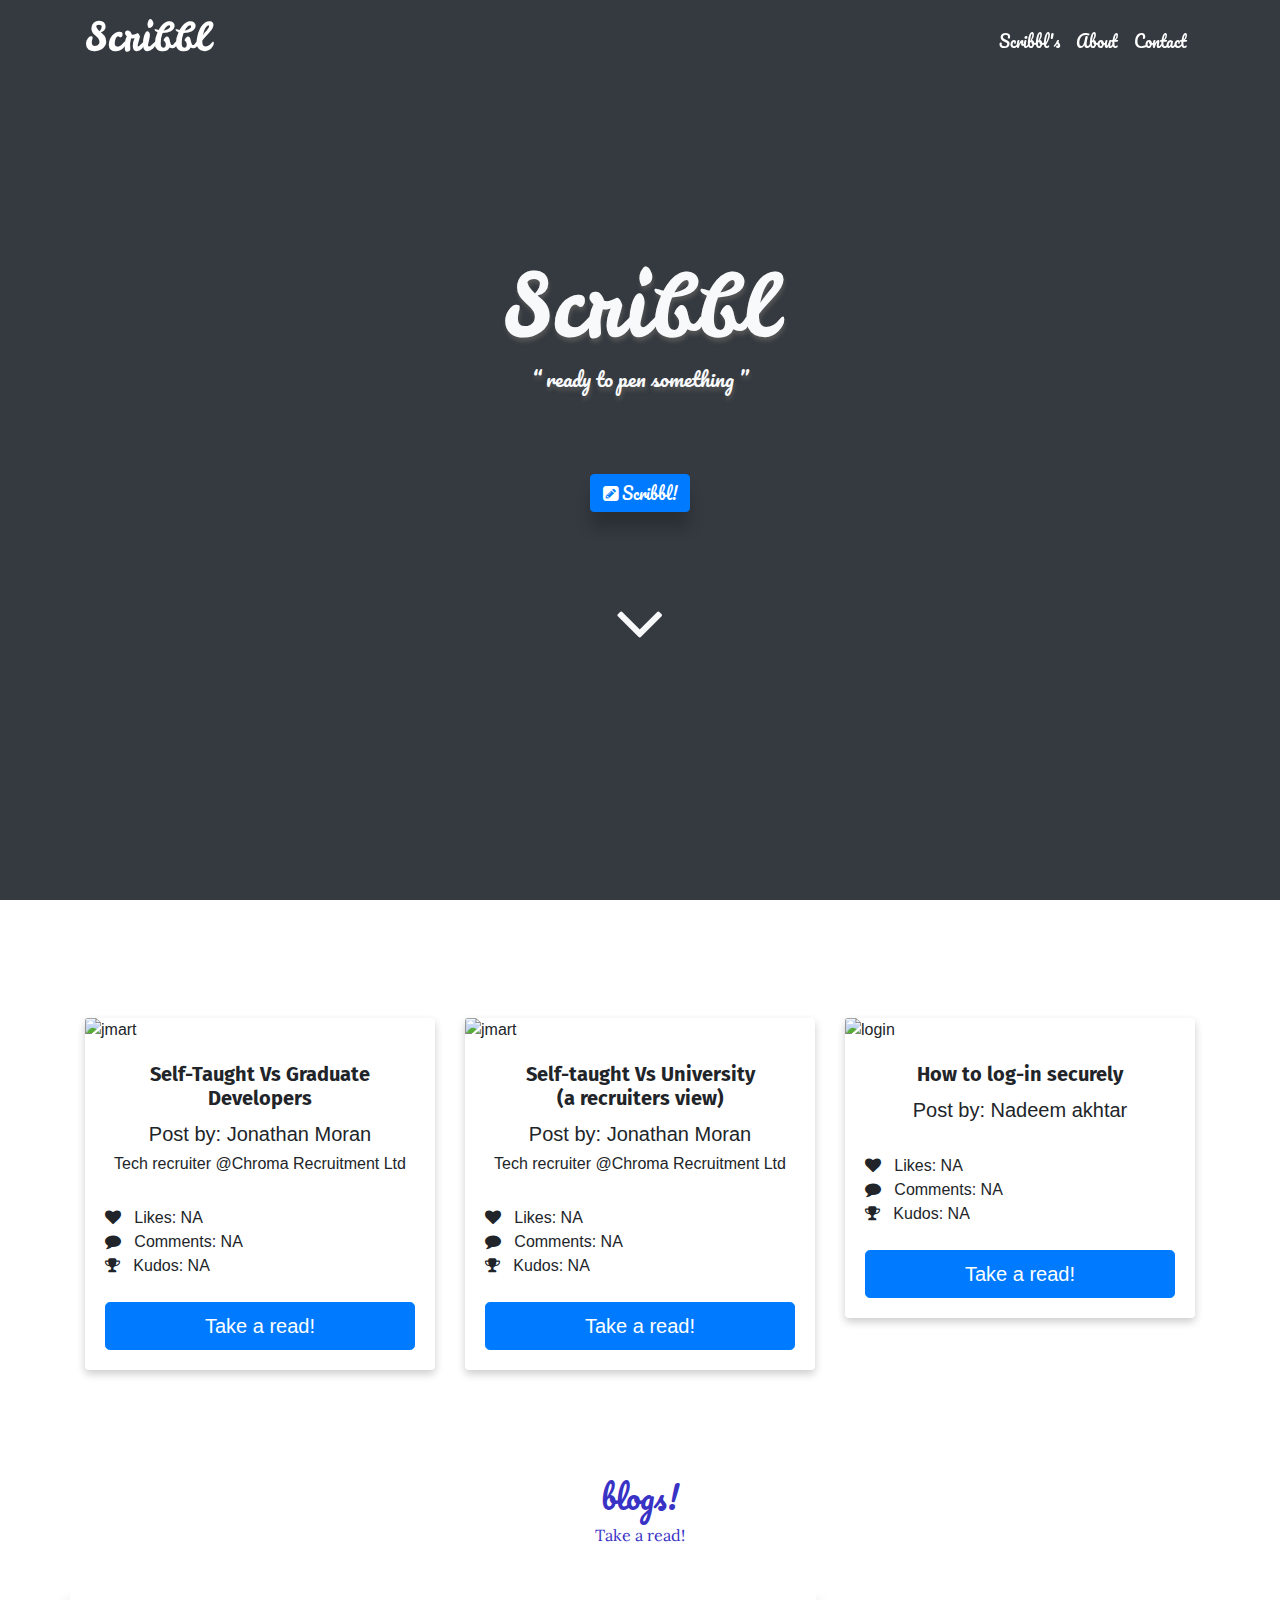
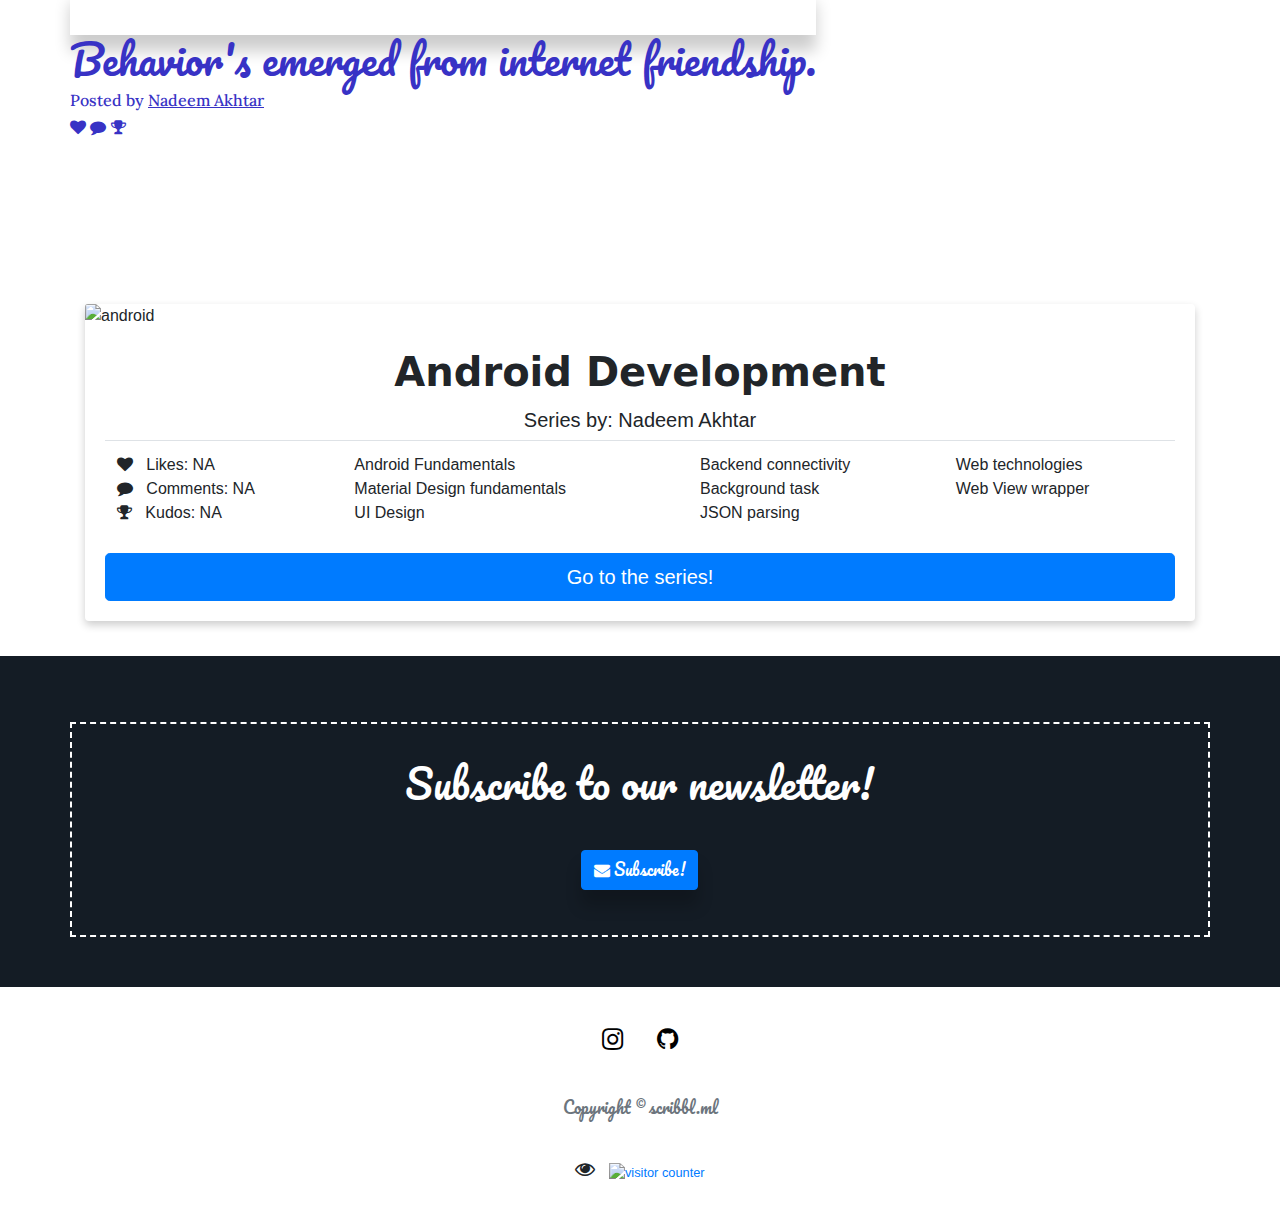
==== index.html @ 2291be37 "Add files via upload" ====
<!DOCTYPE HTML>
<html>
  <head>
  <meta charset="utf-8">
  <meta http-equiv="X-UA-Compatible" content="IE=edge">
  <title>Scribbl</title>
  <meta name="viewport" content="width=device-width, initial-scale=1">
  <meta name="description" content="scribbling platform" />
  <meta name="keywords" content="scribbling, blogging, writting, platform" />
  <meta name="Scribble" content="free" />
  <meta name="viewport" content="width=device-width, initial-scale=1">
  <link rel="stylesheet" href="https://maxcdn.bootstrapcdn.com/bootstrap/4.3.1/css/bootstrap.min.css">
  <script src="https://ajax.googleapis.com/ajax/libs/jquery/3.4.0/jquery.min.js"></script>
  <script src="https://cdnjs.cloudflare.com/ajax/libs/popper.js/1.14.7/umd/popper.min.js"></script>
  <script src="https://maxcdn.bootstrapcdn.com/bootstrap/4.3.1/js/bootstrap.min.js"></script>

<!------ Include the above in your HEAD tag ---------->

<link rel="stylesheet" href="https://maxcdn.bootstrapcdn.com/font-awesome/4.7.0/css/font-awesome.min.css">

<link href="https://fonts.googleapis.com/css?family=Fira+Sans&display=swap" rel="stylesheet">


    <link href="https://fonts.googleapis.com/css?family=Lora&display=swap" rel="stylesheet">
<link href="https://fonts.googleapis.com/css?family=Pacifico&display=swap" rel="stylesheet">
<link rel="stylesheet" href="blog.css">

<!-- Required styles for MDC Web -->
<link rel="stylesheet" href="https://unpkg.com/material-components-web@latest/dist/material-components-web.min.css">


<!-- Required MDC Web JavaScript library -->
<script src="https://unpkg.com/material-components-web@latest/dist/material-components-web.min.js"></script>
<!-- Instantiate single textfield component rendered in the document -->
<script>
  mdc.textField.MDCTextField.attachTo(document.querySelector('.mdc-text-field'));
</script>

<link rel="apple-touch-icon" sizes="180x180" href="scribbls/favicon_io/apple-touch-icon.png">
<link rel="icon" type="image/png" sizes="32x32" href="scribbls/favicon_io/favicon-32x32.png">
<link rel="icon" type="image/png" sizes="16x16" href="scribbls/favicon_io/favicon-16x16.png">
<link rel="manifest" href="scribbls/favicon_io/site.webmanifest">

<style type="text/css">
   @keyframes bounce {
    0%, 20%, 60%, 100% {
        -webkit-transform: translateY(0);
        transform: translateY(0);
    }

    40% {
        -webkit-transform: translateY(-20px);
        transform: translateY(-20px);
    }

    80% {
        -webkit-transform: translateY(-10px);
        transform: translateY(-10px);
    }
}

span:hover {
    animation: bounce 1s;
}


.card {
    
  box-shadow: 0 4px 8px 0 rgba(0,0,0,0.2);
  transition: 0.3s;
  width: 30%;
  max-width: 100%;
  border: none;

}


.card:hover {
  box-shadow: 0 16px 16px 0 rgba(0,0,0,0.2);
  animation: bounce 1s;
   
}


.wrapper{
  text-align: center;
  padding-top: 35px;
  padding-bottom: 45px;
}

.embossed{
  color: #f0f0f0;  
  background-color: #666666;
  text-shadow: 1px 4px 4px #555;
  text-align: center;
  -webkit-background-clip: text;
    -moz-background-clip: text;

}
</style>
<link href="https://fonts.googleapis.com/css?family=Leckerli+One&display=swap" rel="stylesheet">
</head>
<body>

<!-- Navigation -->
    <nav class="navbar navbar-expand-lg navbar-dark fixed-top" id="mainNav">
      <div class="container">
        <a class="navbar-brand" href="https://scribbl.ml"><h1 style="color: #fff; font-family: 'Leckerli One', cursive;">Scribbl</h1></a>
        <button class="navbar-toggler navbar-toggler-right" type="button" data-toggle="collapse" data-target="#navbarResponsive" aria-controls="navbarResponsive" aria-expanded="false" aria-label="Toggle navigation" style="color: #fff; font-family: 'Pacifico', cursive;">
          Menu
          <i class="fa fa-bars"></i>
        </button>
        <div class="collapse navbar-collapse" id="navbarResponsive">
          <ul class="navbar-nav ml-auto">
            <li class="nav-item">
              <a class="nav-link" href="scribbls.html" style="font-family: 'Pacifico', cursive; color: #fff;">Scribbl's</a>
            </li>
            <li class="nav-item">
              <a class="nav-link" href="about.html" style="font-family: 'Pacifico', cursive; color: #fff">About</a>
            </li>            
            <li class="nav-item">
              <a class="nav-link" href="contact.html" style="font-family: 'Pacifico', cursive; color: #fff">Contact</a>
            </li>
          </ul>
          
        </div>
      </div>
    </nav>



<section class="pt-5 pb-5 mt-0 align-items-center d-flex bg-dark" style="height:100vh; background-size: cover; background-image: url(2.png);">
  
   <div class="container-fluid">
      <div class="row  justify-content-center align-items-center d-flex text-center h-100">
        <div class="col-12 col-md-8  h-50 ">
  <h1 class="display-2  text-light mb-2 mt-5 embossed" style="font-family: 'Leckerli One', cursive;"><strong>Scribbl</strong> </h1>
            <h5 class="lead  text-light mb-5 embossed" style="font-family: 'Pacifico', cursive;"><strong>&ldquo; ready to pen something &rdquo; </strong></h5>
<div class="wrapper">
          <a href="scribbl-upload.html">
          <button class="button btn btn-primary mdc-elevation--z1" style="font-family: 'Pacifico', cursive; box-shadow: 0 16px 16px 0 rgba(0,0,0,0.2);"><i class="fa fa-pencil-square" aria-hidden="true" style="font-size: 18px;"></i> Scribbl!</button>
          </a>
        </div>

        
          
          <div class="btn-container-wrapper p-relative d-block  zindex-1">
            <a class="btn btn-link btn-lg   mt-md-3 mb-4 scroll align-self-center text-light" href="#articles">
                <i class="fa fa-angle-down fa-4x text-light"></i>
                </a>   
          </div>   
        </div>
     
      </div>
    </div>
    </section>

        
<!-- articles - cards -->

<section  class="s-services" style="background-size: cover; background-image: url(1.png);">
  <br>
<br>
    <h2  style="text-align: center; font-family: 'Lora', serif; color: #fff;" id="articles">Articles!</h2>
 <!--   <p  style="text-align: center; font-family: 'Lora', serif; color: #fff;" >ON STEM AND STATE OF THE ART TECHNOLOGIES!</p> -->
<br>
  <div class="container">
  <div class="row">
    <!-- 1 -->
      <div class="col-sm-4" data-aos="fade-up" style="padding-bottom: 35px;">
        <div class="card w-100">
          <img class="card-img-top"  src="scribbls/jmart.jpg" alt="jmart">
          <div class="card-body">
            <h5 class="card-title" style="text-align: center; font-family: 'Fira Sans', sans-serif;"><strong>Self-Taught Vs Graduate Developers</strong></h5> 
            <h5 style="text-align: center;">Post by: Jonathan Moran </h5> 
            <h6 style="text-align: center;">Tech recruiter @Chroma Recruitment Ltd</h6> 
            <br>
          <div>            
           <div class="title"> <i class="fa fa-heart"></i> &nbsp; Likes: NA</div>
           <div class="title">  <i class="fa fa-comment"></i> &nbsp; Comments: NA</div>
           <div class="title">  <i class="fa fa-trophy"></i> &nbsp; Kudos: NA</div>
          </div>
          <br>
          <button type="button" class="btn btn-primary btn-lg btn-block mdc-elevation--z1" onclick="window.location.href='scribbls/jmart.html'">Take a read!</button>
            </div>
          </div>
        </div>
          
      <!-- 1 -->

      <div class="col-sm-4" data-aos="fade-up" style="padding-bottom: 35px;">
        <div class="card w-100">
          <img class="card-img-top"  src="scribbls/jmart.jpg" alt="jmart">
          <div class="card-body">
            <h5 class="card-title" style="text-align: center; font-family: 'Fira Sans', sans-serif;"><strong>Self-taught Vs University<br>(a recruiters view)</strong></h5> 
            <h5 style="text-align: center;">Post by: Jonathan Moran </h5> 
            <h6 style="text-align: center;">Tech recruiter @Chroma Recruitment Ltd</h6>
          <br>   

          <div>            
           <div class="title"> <i class="fa fa-heart"></i> &nbsp; Likes: NA</div>
           <div class="title">  <i class="fa fa-comment"></i> &nbsp; Comments: NA</div>
           <div class="title">  <i class="fa fa-trophy"></i> &nbsp; Kudos: NA</div>
          </div>
          <br>
          <button type="button" class="btn btn-primary btn-lg btn-block mdc-elevation--z1" onclick="window.location.href='scribbls/jmart1.html'">Take a read!</button>
        </div>
            </div>
          </div>
          <br>

          <div class="col-sm-4" data-aos="fade-up" style="padding-bottom: 35px;">
        <div class="card w-100">
          <img class="card-img-top"  src="scribbls/login.png" alt="login">
          <div class="card-body">
            <h5 class="card-title" style="text-align: center; font-family: 'Fira Sans', sans-serif;"><strong>How to log-in securely</strong></h5> 
            <h5 style="text-align: center;">Post by: Nadeem akhtar </h5> 
        <!--    <h6 style="text-align: center;">Founder @Scribbl</h6> -->
          <br>   

          <div>            
           <div class="title"> <i class="fa fa-heart"></i> &nbsp; Likes: NA</div>
           <div class="title">  <i class="fa fa-comment"></i> &nbsp; Comments: NA</div>
           <div class="title">  <i class="fa fa-trophy"></i> &nbsp; Kudos: NA</div>
          </div>
          <br>
       <button type="button" class="btn btn-primary btn-lg btn-block mdc-elevation--z1" onclick="window.location.href='scribbls/howtologin.html'">Take a read!</button>
        </div>
            </div>
          </div>
            <br> 
       
    </div>
  </div>

</section> <!-- end cards -->

<!-- blogs  -->

<section  class="s-services">
  <br>
  <br>
  <br>
    <h2  style="text-align: center; font-family: 'Pacifico', cursive; color: #3832c5;" id="articles">blogs!</h2>
    <p  style="text-align: center; font-family: 'Lora', serif; color: #3832c5;" >Take a read!</p> 
<br>
 <div id="fh5co-blog">
  <div class="container">
  <div class="row row-padded-mb">
      

<!-- login -->
        <div class="fh5co-blog animate-box">
        <div class="fh5co-event">
          <a href="#">
          <div class="date text-center" style="box-shadow: 0 16px 16px 0 rgba(0,0,0,0.2);"><span style="color: #fff">Jul<br>2019</span></div>
          </a>
          <h1 style="color: #3832c5; font-family: 'Pacifico', cursive; font-style: bold;"> Behavior's emerged from internet friendship.</h1>
          <h6 style="color: #3832c5; font-family: 'Lora', serif;"> Posted by <u>Nadeem Akhtar</u></h6> 
          <h6 style="color: #3832c5"><i class="fa fa-heart"></i> <i class="fa fa-comment"></i> <i class="fa fa-trophy"></i></h6>
          <p><a href="scribbls/internet-friendship.html" style="color: #fff; font-family: 'Fira Sans', sans-serif;">Read More</a></p>       
        </div>
        </div>
<!-- internet friendship -->

<!--  --> 
  </div> 
  </div>
  </div>

</section>
<!-- Course banner -->

<section  class="s-services" style="background-size: cover; background-image: url(1.png);">
<br>
<br>
<h2  style="text-align: center; font-family: 'Lora', serif; color: #fff;">How to! scribbls</h2>
<br>
  <div class="container">
  <div class="row">
    <!-- 1 -->
      <div class="col-sm" data-aos="fade-up" style="padding-bottom: 35px;">
        <div class="card w-100">
          <img class="card-img-top"  src="scribbls/android.jpg" alt="android" >
          <div class="card-body">
            <h1 class="card-title" style="text-align: center; font-family: 'Sans', serif;"><strong>Android Development</strong></h1> 
            <h5 style="text-align: center;">Series by: Nadeem Akhtar </h5> 
          <!--  <h6 style="text-align: center;">Tech recruiter @Chroma Recruitment Ltd</h6> -->
            <div class="table-responsive">
            <table class="table">
              <tr>
                <td>
          <div>            
           <div class="title"> <i class="fa fa-heart"></i> &nbsp; Likes: NA</div>
           <div class="title"><i class="fa fa-comment"></i> &nbsp; Comments: NA</div>
           <div class="title">  <i class="fa fa-trophy"></i> &nbsp; Kudos: NA</div>
          </div>
                </td>
                
                <td>
            
              <div class="title" >Android Fundamentals</div>
              <div class="title" >Material Design fundamentals</div>
              <div class="title" >UI Design</div>
              </td>
              <td>             
            
            <div class="title" >Backend connectivity</div>
              <div class="title" >Background task</div>
              <div class="title" >JSON parsing</div>
            </td>
            <td>
              <div class="title" >Web technologies</div>
              <div class="title" >Web View wrapper</div>
                </td>
              </tr>
          </table>
          </div>
            
          <button type="button" class="btn btn-primary btn-lg btn-block mdc-elevation--z1" onclick="window.location.href='howto.html'">Go to the series!</button>
            </div>
          </div>
        </div>       
    </div>
  </div>

</section> <!-- end cards -->

<!-- subscription -->
<div style="background-color: #141c25ff;">
      <p style="padding-top: 50px;">
      </p>
      <div class="container" style="border: 2px dashed #fff;" >
    <div class="row" >
      <div class="col-lg-8 col-md-10 mx-auto">
        <div class="post-preview" style="padding-top: 35px;">
         
            <h1 class="post-title" style="text-align: center; font-family: 'Pacifico', cursive; color: #fff;">
              Subscribe to our newsletter! 
            </h1>
          </div>
            <div class="wrapper">
           
            <button type="button" class="button btn btn-primary mdc-elevation--z1" style="font-family: 'Pacifico', cursive; box-shadow: 0 16px 16px 0 rgba(0,0,0,0.2);"
             onclick="window.location.href='subscribe.html'"><i class="fa fa-envelope" aria-hidden="true" style="color: #fff; padding-bottom: 5px;"></i> Subscribe!</button>
        </div>

      </div>
    </div>
  </div>
<p style="padding-bottom: 50px;"></p>   
</div>

<footer>
<div class="overlay"></div>
    <div class="container">
      <div class="row copyright">
        <div class="col-md-12 text-center">
        <br>
        <p class="header-nav__social">
                    
<a href="https://www.instagram.com/scribbl.ml/"><i class="fa fa-instagram" style="color: #000; font-size: 25px; padding-right: 25px;"></i>&nbsp;</a> 
<a href="https://github.com/akhtarnadeem915"><i class="fa fa-github" style="color: #000; font-size: 25px;"></i></a>
        </p>
        
          <br>
           <p class="copyright text-muted" style="font-family: 'Pacifico', cursive;">Copyright &copy; scribbl.ml</p>
           <br>
           <small>
          <i class="fa fa-eye" aria-hidden="true" style="font-size: 20px; padding-right: 10px;"></i><!-- Start of CuterCounter Code -->
<a href="https://www.cutercounter.com/" target="_blank"><img src="https://www.cutercounter.com/hits.php?id=guqdfaq&nd=4&style=9" border="0" alt="visitor counter"></a><!-- End of CuterCounter Code -->
        </small> 
        <br>
        </div>
      </div>
    </div>

    </div>
  </footer>
  <br>
</body>
</html>
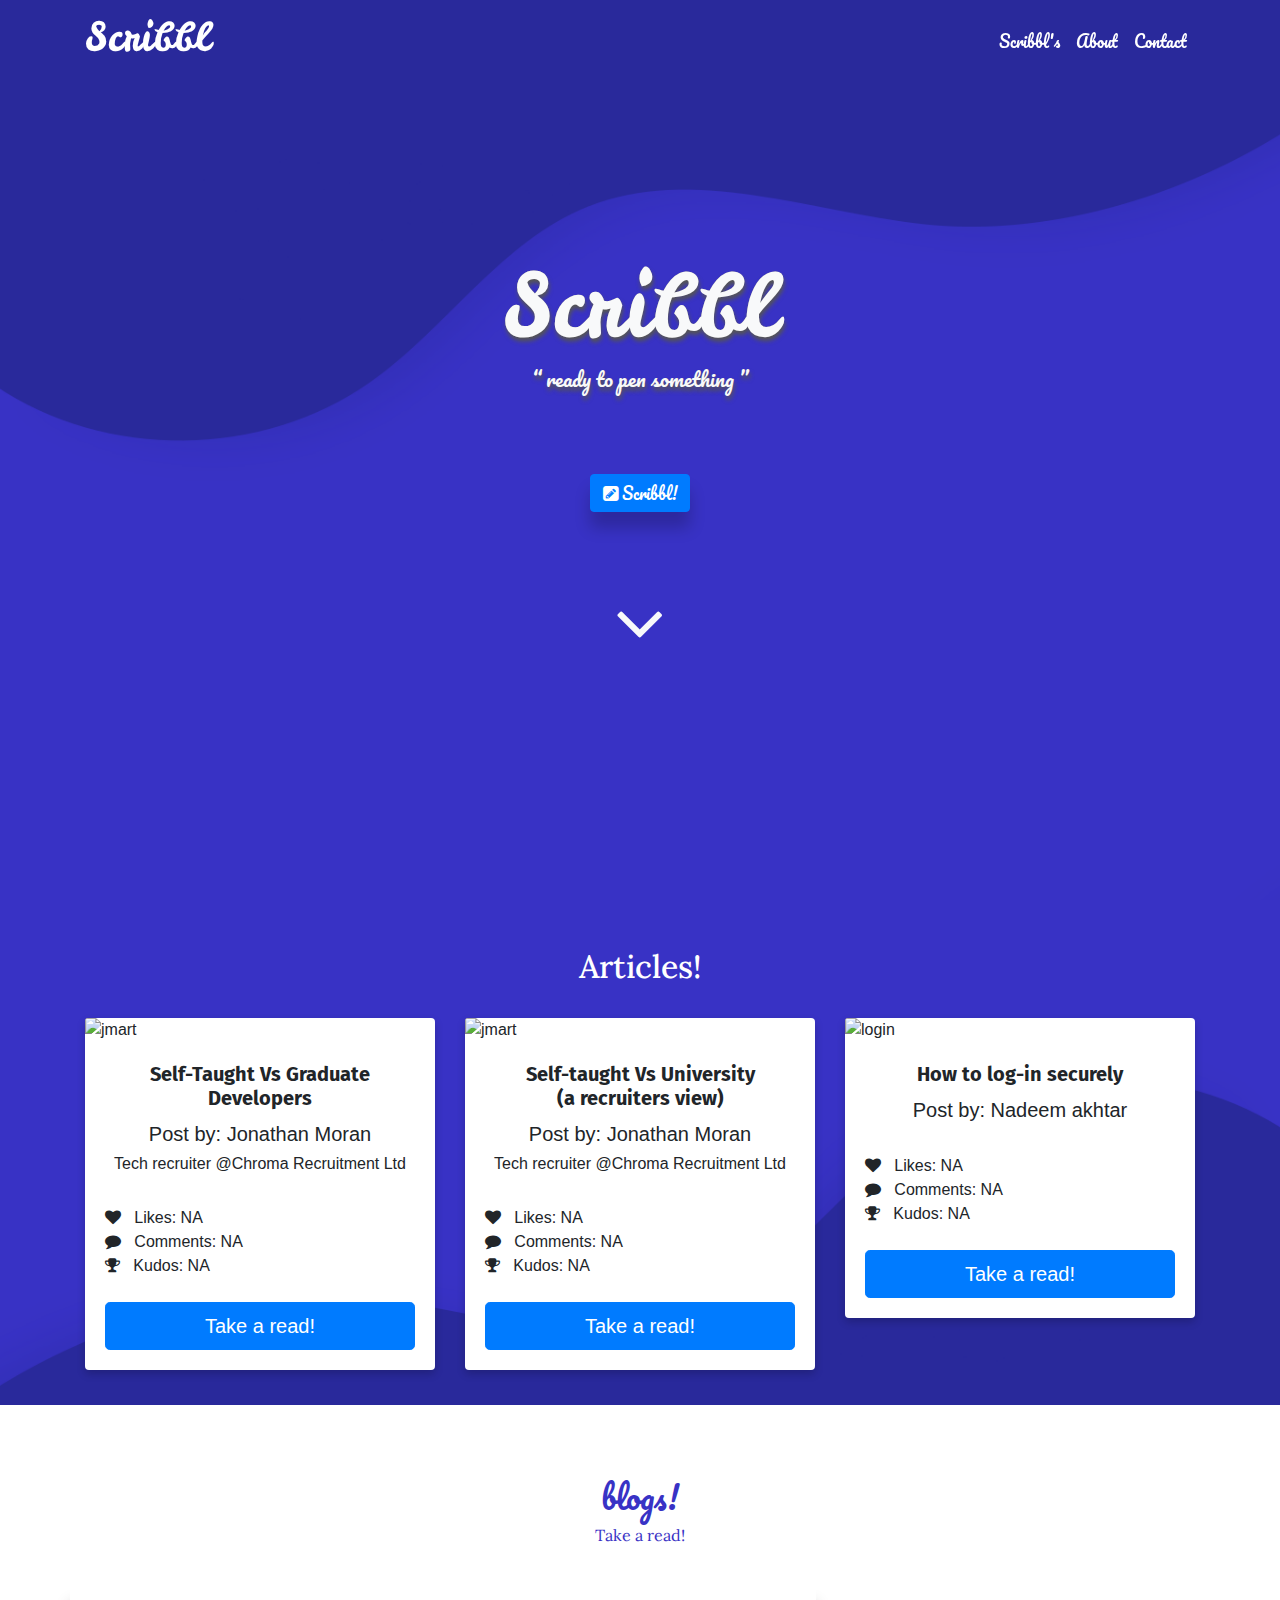
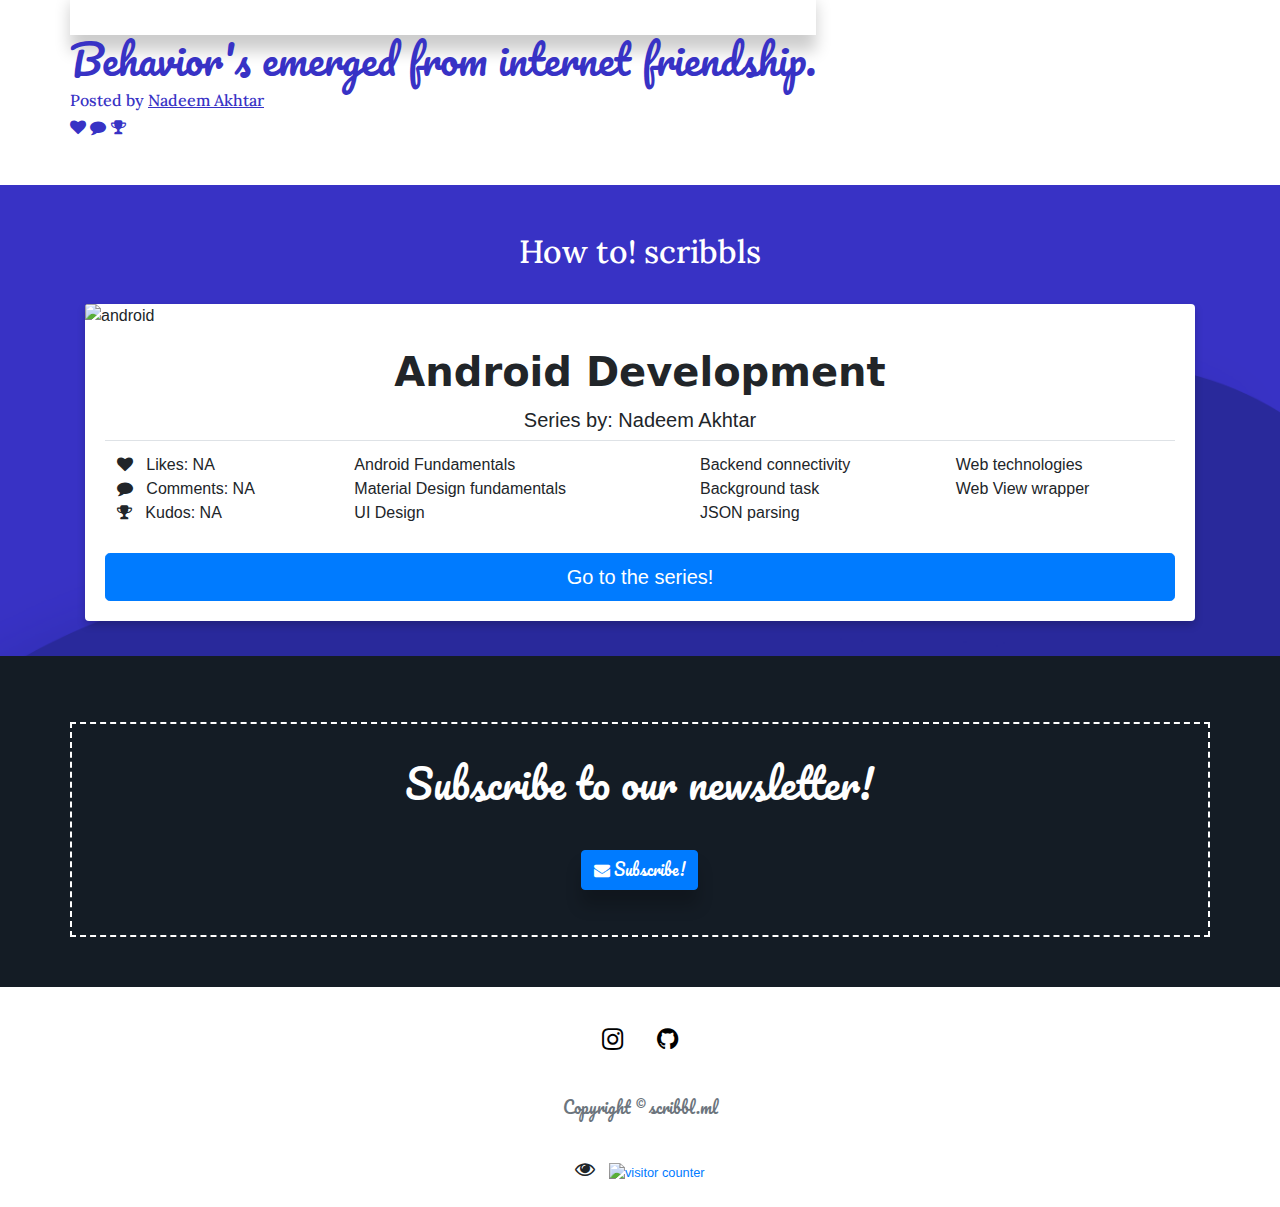
==== commit 04050f7a: "Update index.html" ====
--- a/index.html
+++ b/index.html
@@ -14,7 +14,7 @@
   <script src="https://cdnjs.cloudflare.com/ajax/libs/popper.js/1.14.7/umd/popper.min.js"></script>
   <script src="https://maxcdn.bootstrapcdn.com/bootstrap/4.3.1/js/bootstrap.min.js"></script>
 
-<!------ Include the above in your HEAD tag ---------->
+<!-- Include the above in your HEAD tag ---------->
 
 <link rel="stylesheet" href="https://maxcdn.bootstrapcdn.com/font-awesome/4.7.0/css/font-awesome.min.css">
 
@@ -23,7 +23,7 @@
 
     <link href="https://fonts.googleapis.com/css?family=Lora&display=swap" rel="stylesheet">
 <link href="https://fonts.googleapis.com/css?family=Pacifico&display=swap" rel="stylesheet">
-<link rel="stylesheet" href="blog.css">
+<link rel="stylesheet" href="scribbls/blog.css">
 
 <!-- Required styles for MDC Web -->
 <link rel="stylesheet" href="https://unpkg.com/material-components-web@latest/dist/material-components-web.min.css">
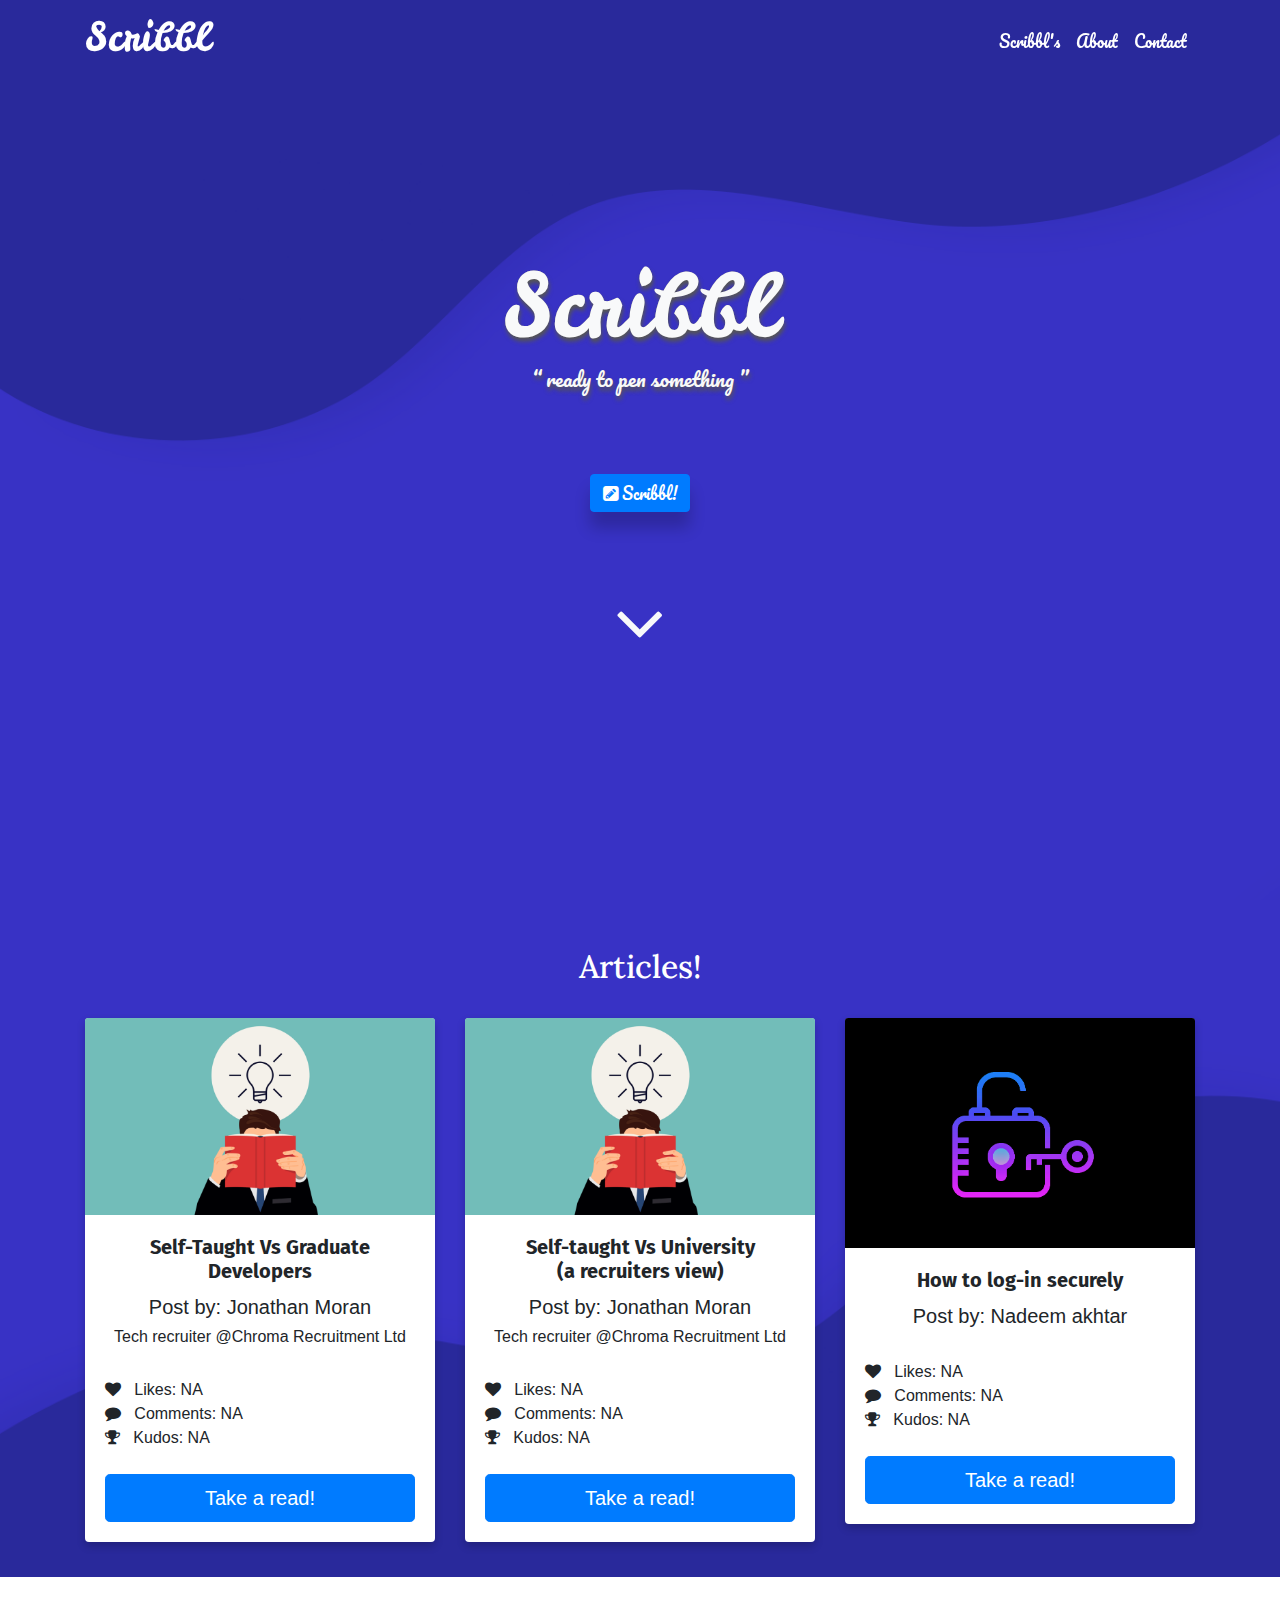
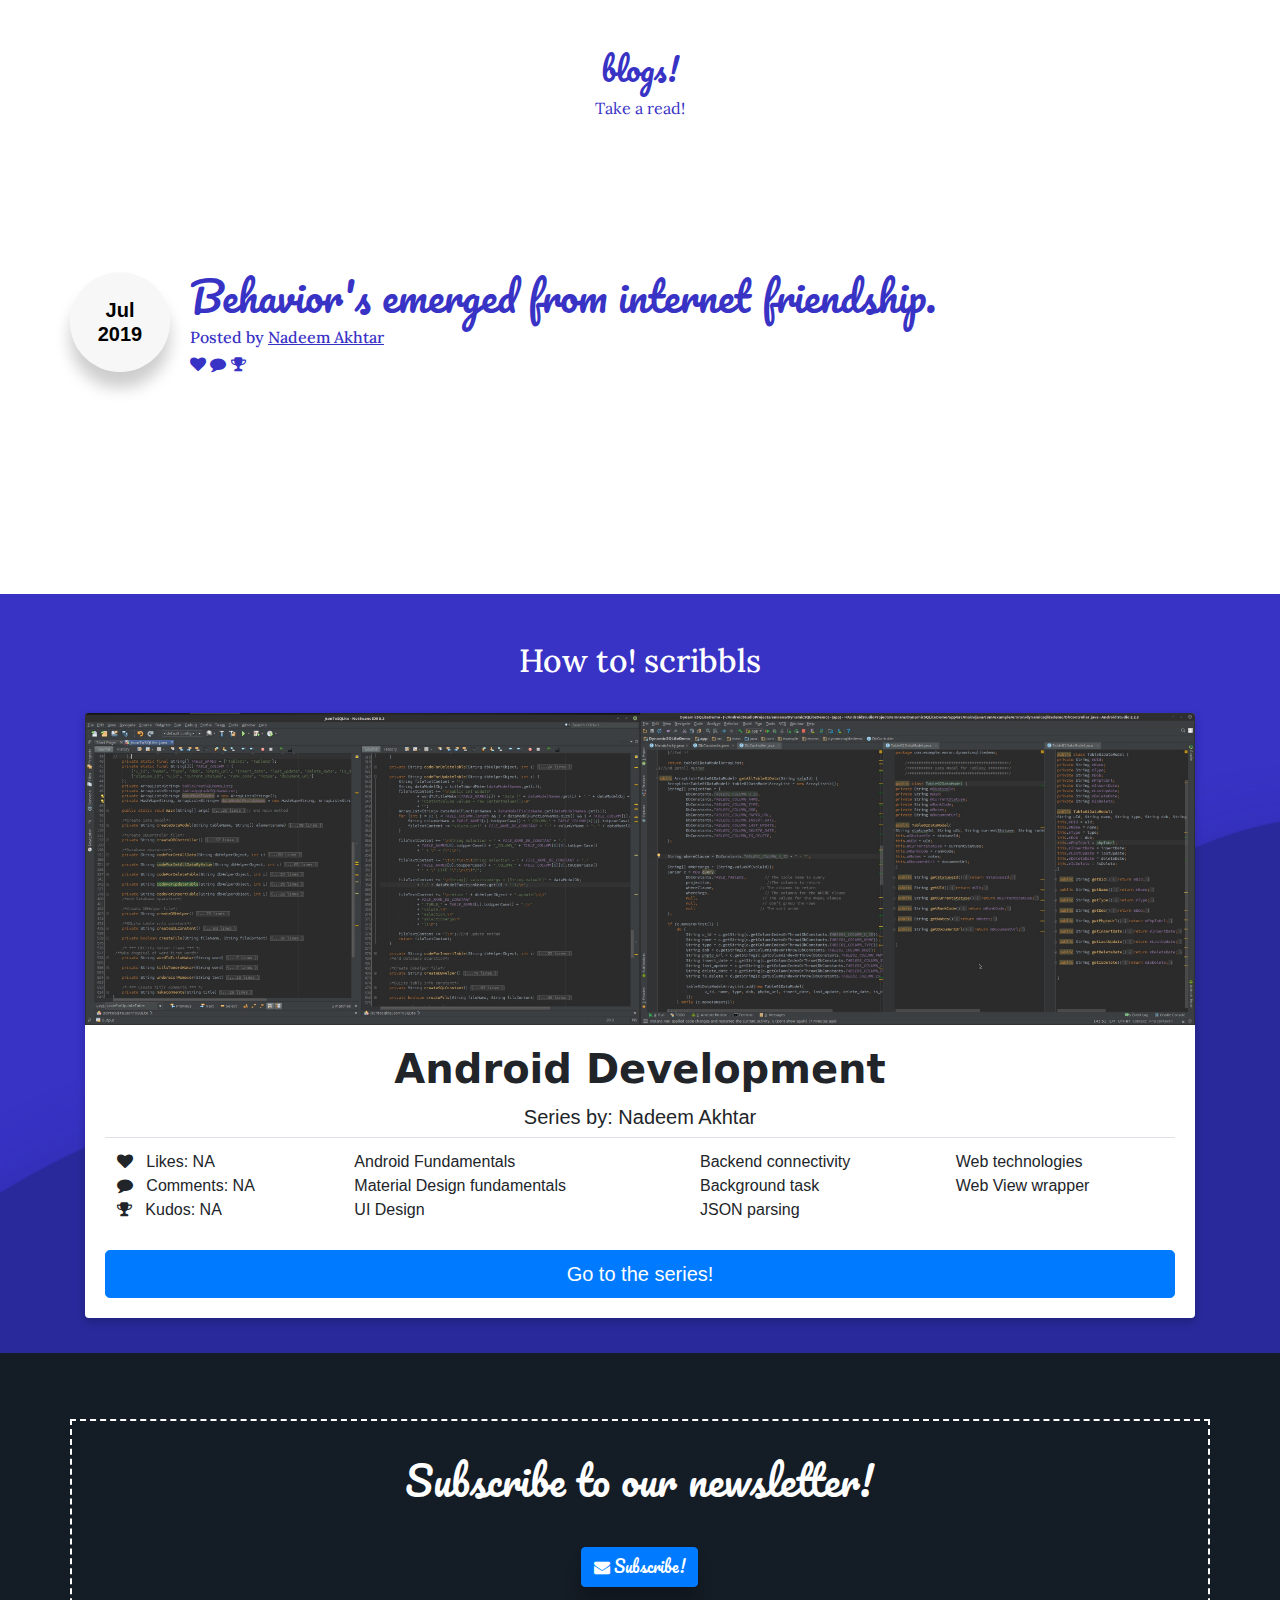
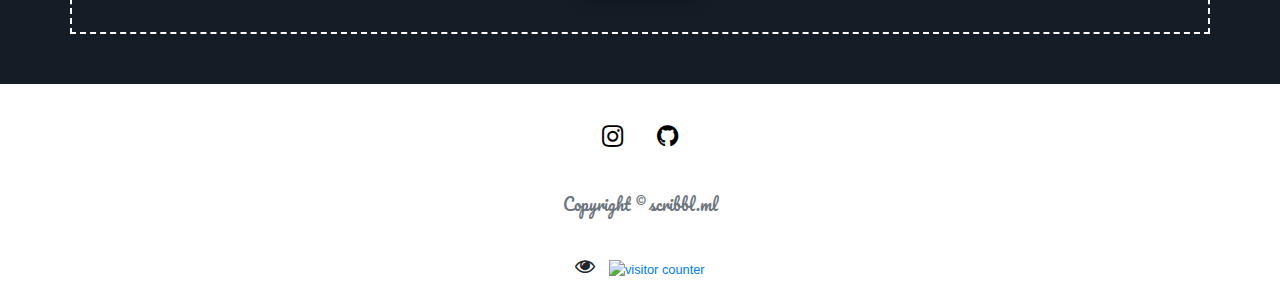
==== commit 56b1d3a4: "Update index.html" ====
--- a/index.html
+++ b/index.html
@@ -253,7 +253,7 @@
         <div class="fh5co-blog animate-box">
         <div class="fh5co-event">
           <a href="#">
-          <div class="date text-center" style="box-shadow: 0 16px 16px 0 rgba(0,0,0,0.2);"><span style="color: #fff">Jul<br>2019</span></div>
+          <div class="date text-center" style="box-shadow: 0 16px 16px 0 rgba(0,0,0,0.2);"><span style="color: #000">Jul<br>2019</span></div>
           </a>
           <h1 style="color: #3832c5; font-family: 'Pacifico', cursive; font-style: bold;"> Behavior's emerged from internet friendship.</h1>
           <h6 style="color: #3832c5; font-family: 'Lora', serif;"> Posted by <u>Nadeem Akhtar</u></h6> 
--- a/scribbls/blog.css
+++ b/scribbls/blog.css
@@ -0,0 +1,387 @@
+
+#fh5co-blog
+ {
+  padding: 7em 0;
+  clear: both;
+}
+@media screen and (max-width: 768px) {
+  #fh5co-blog
+{
+    padding: 3em 0;
+  }
+}
+
+.fh5co-blog {
+  margin-bottom: 30px;
+  width: 100%;
+  float: left;
+}
+@media screen and (max-width: 768px) {
+  .fh5co-blog {
+    width: 100%;
+  }
+}
+
+
+.date {
+  display: block;
+  margin-bottom: 20px;
+  font-size: 14px;
+}
+
+.fh5co-event {
+  position: relative;
+  padding-left: 120px;
+  width: 100%;
+  float: left;
+  margin-bottom: 30px;
+}
+.fh5co-event .date {
+  position: absolute;
+  top: 0;
+  left: 0;
+  width: 100px;
+  height: 100px;
+  background: rgba(0, 0, 0, 0.03);
+  display: table;
+  -webkit-border-radius: 50%;
+  -moz-border-radius: 50%;
+  -ms-border-radius: 50%;
+  border-radius: 50%;
+}
+.fh5co-event .date span {
+  display: table-cell;
+  vertical-align: middle;
+  height: 100px;
+  width: 100px;
+  font-weight: 700;
+  font-size: 20px;
+  line-height: 24px;
+}
+.fh5co-event h3 {
+  font-size: 20px;
+  margin-bottom: 20px;
+  line-height: 1.5;
+}
+.fh5co-event h3 a {
+  color: black;
+}
+
+.fh5co-blog {
+  margin-bottom: 30px;
+  width: 100%;
+  float: left;
+}
+@media screen and (max-width: 768px) {
+  .fh5co-blog {
+    width: 100%;
+  }
+}
+.fh5co-blog .blog-img-holder {
+  display: block;
+  background-size: cover;
+  background-position: top center;
+  background-repeat: no-repeat;
+  position: relative;
+  height: 270px;
+}
+.fh5co-blog .blog-text {
+  position: relative;
+  background: rgba(0, 0, 0, 0.03);
+  width: 100%;
+  padding: 30px;
+  float: left;
+}
+.fh5co-blog .blog-text span {
+  font-size: 12px;
+  text-transform: uppercase;
+  letter-spacing: 2px;
+  font-weight: 700;
+  display: inline-block;
+  margin-bottom: 20px;
+}
+.fh5co-blog .blog-text span.comment {
+  float: right;
+}
+.fh5co-blog .blog-text span.comment a {
+  color: rgba(0, 0, 0, 0.3);
+}
+.fh5co-blog .blog-text span.comment a i {
+  padding-left: 7px;
+}
+.fh5co-blog .blog-text h3 {
+  font-size: 20px;
+  margin-bottom: 20px;
+  line-height: 1.5;
+}
+.fh5co-blog .blog-text h3 a {
+  color: black;
+}
+.fh5co-blog .blog-text .btn-blog {
+  background: transparent;
+  border: 2px solid rgba(0, 0, 0, 0.8);
+  color: rgba(0, 0, 0, 0.8);
+  -webkit-border-radius: 0;
+  -moz-border-radius: 0;
+  -ms-border-radius: 0;
+  border-radius: 0;
+}
+.fh5co-blog .blog-text .btn-blog:hover {
+  color: #fff !important;
+}
+
+
+
+/* ===================================================================
+ * # testimonials
+ *
+ * ------------------------------------------------------------------- */
+.testimonials-header {
+  text-align: center;
+  margin-top: 7.2rem;
+}
+
+.testimonials {
+  font-size: 1.8rem;
+  line-height: 2;
+  margin-top: 0rem;
+  border-top: 1px solid #fff;
+  position: relative;
+}
+
+.testimonials__slider {
+  position: relative;
+}
+.testimonials__slider .slick-slide {
+  outline: none;
+}
+.testimonials__slider .slick-dots {
+  display: block;
+  list-style: none;
+  width: 100%;
+  padding: 0;
+  margin: 3rem 0 0 0;
+  text-align: center;
+  position: absolute;
+  top: 100%;
+  left: 0;
+}
+.testimonials__slider .slick-dots li {
+  display: inline-block;
+  width: 27px;
+  height: 27px;
+  margin: 0;
+  padding: 9px;
+  cursor: pointer;
+}
+.testimonials__slider .slick-dots li button {
+  display: block;
+  width: 10px;
+  height: 10px;
+  line-height: 10px;
+  border-radius: 50%;
+  background: rgba(0, 0, 0, 0.4);
+  border: none;
+  padding: 0;
+  margin: 0;
+  cursor: pointer;
+  font: 0/0 a;
+  text-shadow: none;
+  color: transparent;
+}
+.testimonials__slider .slick-dots li button:hover,
+.testimonials__slider .slick-dots li button:focus {
+  outline: none;
+}
+.testimonials__slider .slick-dots li.slick-active button,
+.testimonials__slider .slick-dots li:hover button {
+  background: #000000;
+}
+
+.testimonials__slide {
+  position: relative;
+  padding-top: 4.5rem;
+  padding-left: 12rem;
+  padding-right: 3rem;
+}
+.testimonials__slide::before {
+  content: "";
+  display: block;
+  width: 1px;
+  height: 3.9rem;
+  position: absolute;
+  left: calc(7.8rem / 2);
+  top: 0;
+  background-color: #fff;
+}
+
+.testimonials__avatar {
+  width: 7.8rem;
+  height: 7.8rem;
+  border-radius: 100%;
+  position: absolute;
+  left: 0;
+  top: 4.8rem;
+  outline: none;
+}
+
+.testimonials__author {
+  margin-top: 0rem;
+  font-family: "metropolis-bold", sans-serif;
+  font-size: 1.8rem;
+  line-height: 1.5;
+  color: #000000;
+}
+.testimonials__author span {
+  display: block;
+  font-family: "metropolis-regular", sans-serif;
+  font-size: 1.4rem;
+  line-height: 1.5;
+  color: rgba(85, 85, 85, 0.7);
+  text-transform: none;
+  letter-spacing: 0;
+}
+
+/* ------------------------------------------------------------------- 
+ * responsive:
+ * testimonials
+ * ------------------------------------------------------------------- */
+@media only screen and (max-width: 1100px) {
+  .testimonials {
+    font-size: 1.7rem;
+  }
+
+  .testimonials__slide {
+    padding-left: 9.5rem;
+  }
+  .testimonials__slide::before {
+    left: calc(6.6rem / 2);
+  }
+
+  .testimonials__avatar {
+    width: 6.6rem;
+    height: 6.6rem;
+  }
+}
+@media only screen and (max-width: 600px) {
+  .testimonials-header h1 {
+    font-size: 2.7rem;
+  }
+
+  .testimonials {
+    margin-top: 3rem;
+  }
+
+  .testimonials__slide {
+    padding: 13.2rem 0 0;
+    text-align: center;
+  }
+  .testimonials__slide::before {
+    left: 50%;
+  }
+
+  .testimonials__avatar {
+    left: 50%;
+    margin-left: -3.3rem;
+  }
+}
+
+
+header.masthead {
+  margin-bottom: 50px;
+  background: no-repeat center center;
+  background-color: #868e96;
+  background-attachment: scroll;
+  position: relative;
+  background-size: cover;
+}
+
+header.masthead .overlay {
+  position: absolute;
+  top: 0;
+  left: 0;
+  height: 100%;
+  width: 100%;
+  background-color: #212529;
+
+}
+
+header.masthead .page-heading,
+header.masthead .post-heading,
+header.masthead .site-heading {
+  padding: 200px 0 150px;
+  color: white;
+}
+
+@media only screen and (min-width: 768px) {
+  header.masthead .page-heading,
+  header.masthead .post-heading,
+  header.masthead .site-heading {
+    padding: 200px 0;
+  }
+}
+
+header.masthead .page-heading,
+header.masthead .site-heading {
+  text-align: center;
+}
+
+header.masthead .page-heading h1,
+header.masthead .site-heading h1 {
+  font-size: 50px;
+  margin-top: 0;
+}
+
+header.masthead .page-heading .subheading,
+header.masthead .site-heading .subheading {
+  font-size: 24px;
+  font-weight: 300;
+  line-height: 1.1;
+  display: block;
+  margin: 10px 0 0;
+  font-family: 'Open Sans', 'Helvetica Neue', Helvetica, Arial, sans-serif;
+}
+
+@media only screen and (min-width: 768px) {
+  header.masthead .page-heading h1,
+  header.masthead .site-heading h1 {
+    font-size: 80px;
+  }
+}
+
+header.masthead .post-heading h1 {
+  font-size: 35px;
+}
+
+header.masthead .post-heading .meta,
+header.masthead .post-heading .subheading {
+  line-height: 1.1;
+  display: block;
+}
+
+header.masthead .post-heading .subheading {
+  font-size: 24px;
+  font-weight: 600;
+  margin: 10px 0 30px;
+  font-family: 'Open Sans', 'Helvetica Neue', Helvetica, Arial, sans-serif;
+}
+
+header.masthead .post-heading .meta {
+  font-size: 20px;
+  font-weight: 300;
+  font-style: italic;
+  font-family: 'Lora', 'Times New Roman', serif;
+}
+
+header.masthead .post-heading .meta a {
+  color: #fff;
+}
+
+@media only screen and (min-width: 768px) {
+  header.masthead .post-heading h1 {
+    font-size: 55px;
+  }
+  header.masthead .post-heading .subheading {
+    font-size: 30px;
+  }
+}